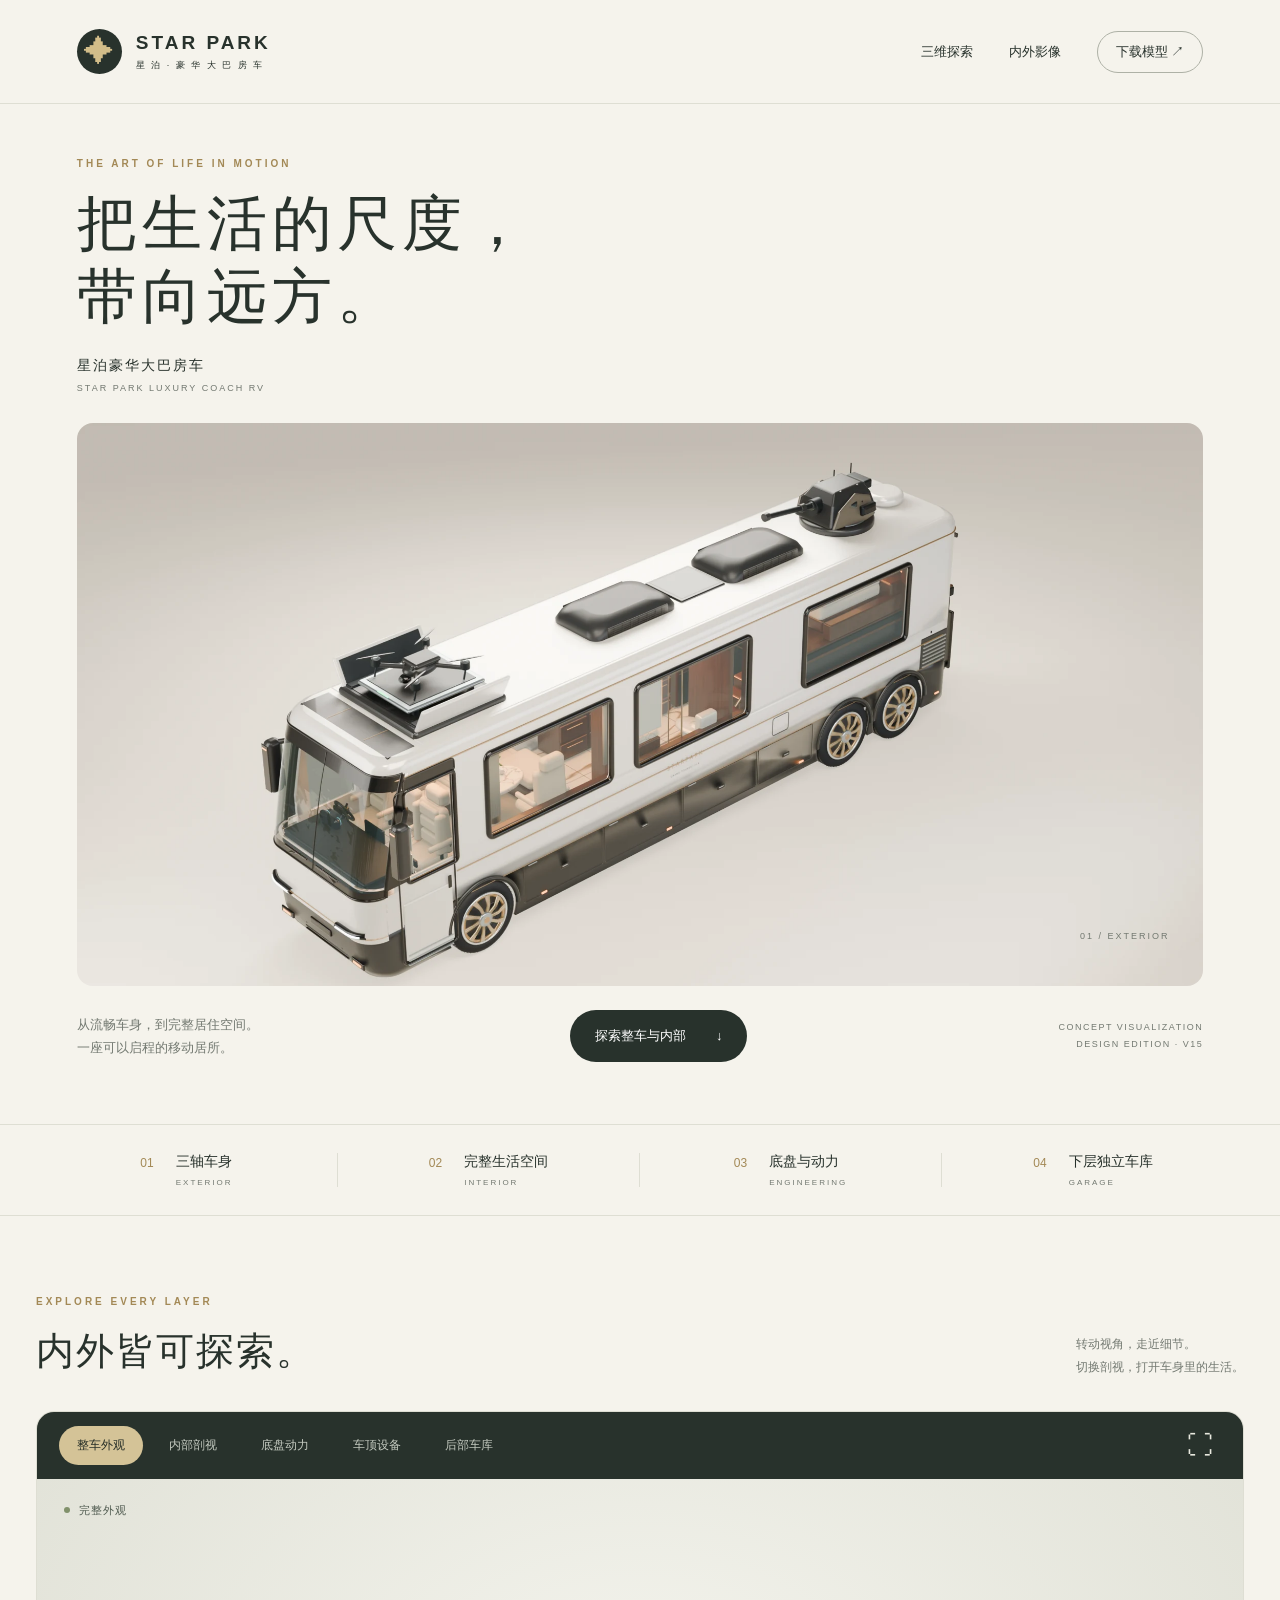
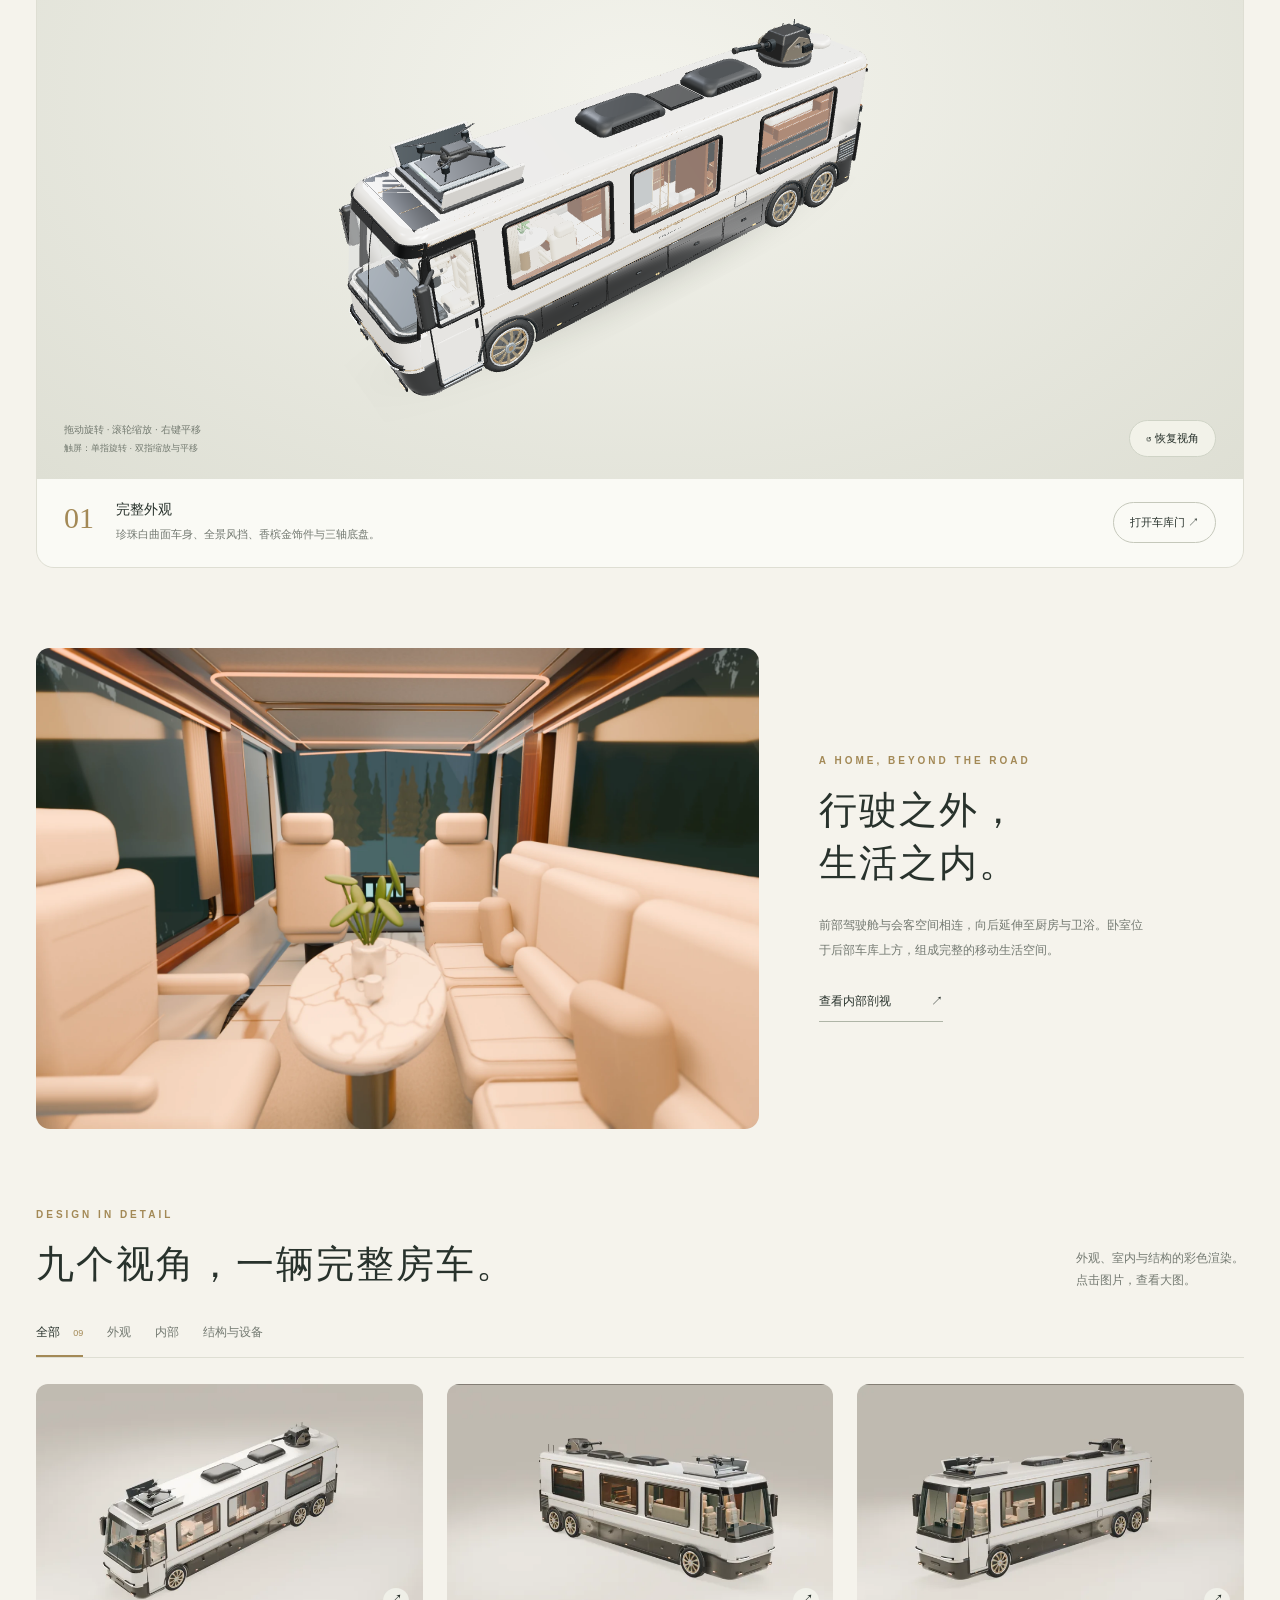
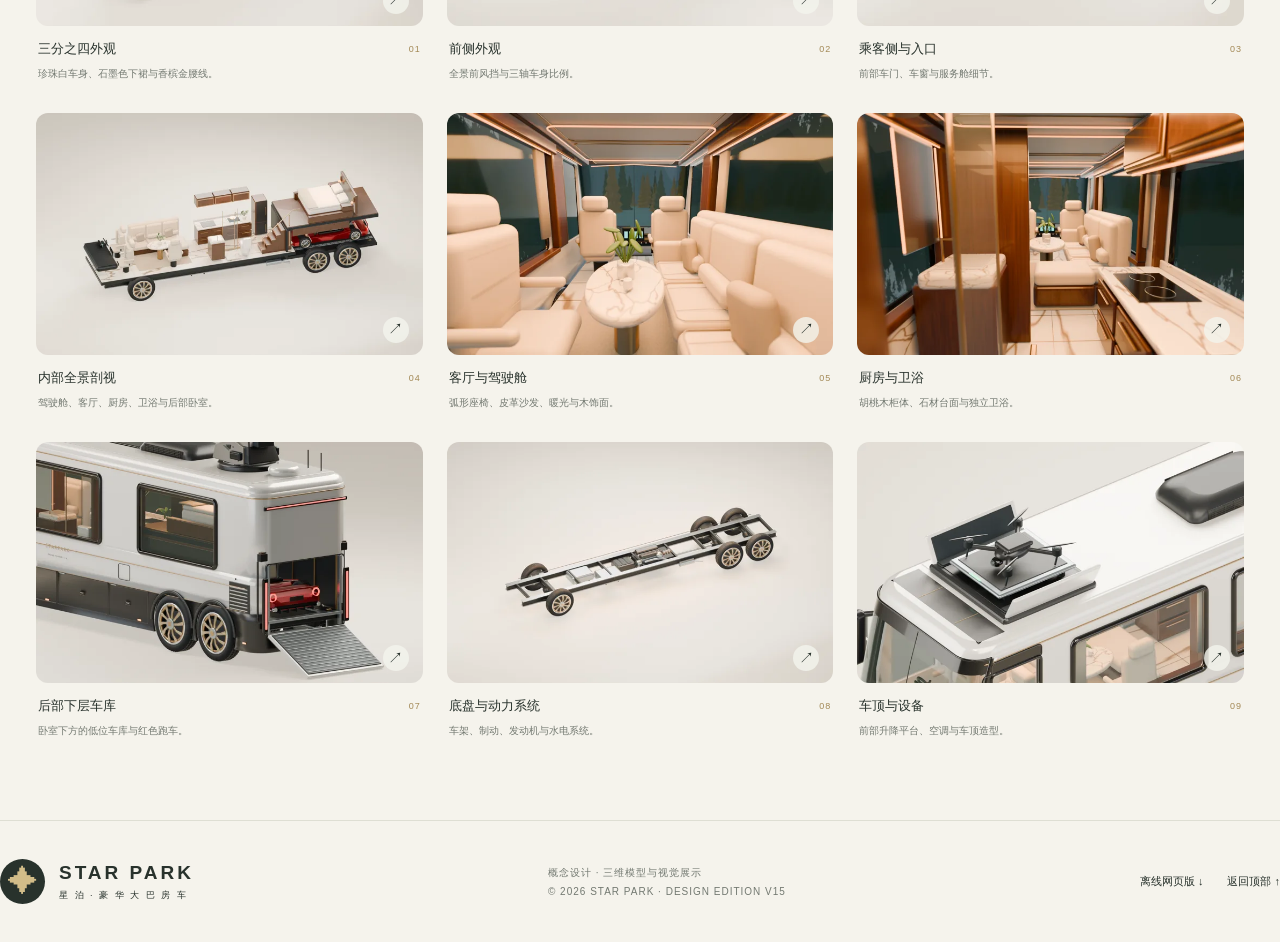
==== index.html @ 406c540c "Publish complete StarPark RV exterior and interior web viewer" ====
<!doctype html>
<html lang="zh-CN">
<head>
  <meta charset="utf-8">
  <meta name="viewport" content="width=device-width,initial-scale=1">
  <meta name="theme-color" content="#f5f3ec">
  <meta name="description" content="星泊豪华大巴房车：探索珍珠白三轴车身、完整居住空间、底盘、车顶和后部车库。可交互的三维模型与彩色渲染图。">
  <title>STAR PARK 星泊 · 豪华大巴房车</title>
  <link rel="icon" href="data:image/svg+xml,%3Csvg xmlns='http://www.w3.org/2000/svg' viewBox='0 0 64 64'%3E%3Crect width='64' height='64' rx='16' fill='%232c332d'/%3E%3Cpath d='M32 8l5 19 19 5-19 5-5 19-5-19-19-5 19-5z' fill='%23d3bb83'/%3E%3C/svg%3E">
  <link rel="stylesheet" href="style.css">
  <script type="importmap">{"imports":{"three":"./vendor/three.module.min.js"}}</script>
</head>
<body>
  <header class="header">
    <a class="brand" href="#home" aria-label="星泊首页"><span class="brand-mark">✦</span><span>STAR PARK<small>星 泊 · 豪 华 大 巴 房 车</small></span></a>
    <nav aria-label="主导航"><a href="#explore">三维探索</a><a href="#gallery">内外影像</a><a class="nav-pill" href="assets/starpark.glb" download="StarPark_Exterior_Interior.glb" id="download-model">下载模型 ↗</a></nav>
  </header>
  <main>
    <section class="hero" id="home">
      <div class="hero-heading"><p class="eyebrow">THE ART OF LIFE IN MOTION</p><h1>把生活的尺度，<br>带向远方。</h1><p class="hero-subtitle">星泊豪华大巴房车 <span>STAR PARK LUXURY COACH RV</span></p></div>
      <div class="hero-image"><img src="assets/exterior.webp" width="2200" height="1375" alt="星泊豪华大巴房车前侧三分之四彩色渲染，珍珠白车身、香槟金饰件、三轴底盘与车顶设备" fetchpriority="high"><span class="image-index">01 / EXTERIOR</span></div>
      <div class="hero-bottom"><p>从流畅车身，到完整居住空间。<br>一座可以启程的移动居所。</p><a class="primary-button" href="#explore">探索整车与内部 <span>↓</span></a><span class="edition">CONCEPT VISUALIZATION<br>DESIGN EDITION · V15</span></div>
    </section>
    <section class="intro-strip" aria-label="空间构成"><div><span>01</span><p>三轴车身<small>EXTERIOR</small></p></div><div><span>02</span><p>完整生活空间<small>INTERIOR</small></p></div><div><span>03</span><p>底盘与动力<small>ENGINEERING</small></p></div><div><span>04</span><p>下层独立车库<small>GARAGE</small></p></div></section>
    <section class="explore section" id="explore">
      <div class="section-head"><div><p class="eyebrow">EXPLORE EVERY LAYER</p><h2>内外皆可探索。</h2></div><p>转动视角，走近细节。<br>切换剖视，打开车身里的生活。</p></div>
      <div class="viewer-card">
        <div class="viewer-toolbar"><div class="mode-tabs" role="group" aria-label="模型展示模式"><button data-mode="full" class="active" aria-pressed="true">整车外观</button><button data-mode="cutaway" aria-pressed="false">内部剖视</button><button data-mode="chassis" aria-pressed="false">底盘动力</button><button data-mode="roof" aria-pressed="false">车顶设备</button><button data-mode="garage" aria-pressed="false">后部车库</button></div><button class="icon-button" id="fullscreen" aria-label="全屏查看" title="全屏查看">⛶</button></div>
        <div class="viewer-stage" id="viewer-stage"><canvas id="model-canvas" aria-label="可旋转和缩放的房车三维模型，包含完整外部和内部结构"></canvas><div class="viewer-badge"><span class="status-dot"></span><span id="view-title">完整外观</span></div><div id="model-labels" class="model-labels"></div><div class="loading" id="loading"><span class="loader-ring"></span><strong id="loading-title">准备三维探索</strong><p id="loading-copy">模型包含车身、内饰和机械结构</p><button class="primary-button" id="load-model">打开三维模型 <span>↗</span></button><div class="loading-track" hidden id="loading-track"><span id="loading-progress"></span></div></div><div class="viewer-bottom"><span>拖动旋转 · 滚轮缩放 · 右键平移<br><small>触屏：单指旋转 · 双指缩放与平移</small></span><button id="reset-view">↺ 恢复视角</button></div></div>
        <div class="tour-bar" id="tour-bar" hidden><span>内部空间</span><button data-tour="all" class="active" aria-pressed="true">全景</button><button data-tour="cockpit" aria-pressed="false">驾驶舱</button><button data-tour="lounge" aria-pressed="false">客厅</button><button data-tour="kitchen" aria-pressed="false">厨房</button><button data-tour="bathroom" aria-pressed="false">卫浴</button><button data-tour="bedroom" aria-pressed="false">卧室</button></div>
        <div class="viewer-caption"><div><span class="caption-number" id="mode-index">01</span><div><h3 id="mode-heading">完整外观</h3><p id="mode-description">珍珠白曲面车身、全景风挡、香槟金饰件与三轴底盘。</p></div></div><button id="hatch-toggle" aria-pressed="false">打开车库门 ↗</button></div>
      </div>
      <noscript><p class="notice">请启用 JavaScript 查看三维模型。下面的彩色渲染图仍可浏览。</p></noscript>
    </section>
    <section class="living section" id="living"><div class="living-image"><img src="assets/lounge.webp" width="2000" height="1250" alt="车内客厅与驾驶舱，皮革沙发、暖光、胡桃木饰面与全景前风挡" loading="lazy"></div><div class="living-copy"><p class="eyebrow">A HOME, BEYOND THE ROAD</p><h2>行驶之外，<br>生活之内。</h2><p>前部驾驶舱与会客空间相连，向后延伸至厨房与卫浴。卧室位于后部车库上方，组成完整的移动生活空间。</p><a href="#explore" id="jump-interior">查看内部剖视 <span>↗</span></a></div></section>
    <section class="gallery section" id="gallery"><div class="section-head"><div><p class="eyebrow">DESIGN IN DETAIL</p><h2>九个视角，一辆完整房车。</h2></div><p>外观、室内与结构的彩色渲染。<br>点击图片，查看大图。</p></div><div class="gallery-filters" role="group" aria-label="渲染图筛选"><button data-filter="all" class="active" aria-pressed="true">全部 <span>09</span></button><button data-filter="exterior" aria-pressed="false">外观</button><button data-filter="interior" aria-pressed="false">内部</button><button data-filter="structure" aria-pressed="false">结构与设备</button></div><div class="gallery-grid" id="gallery-grid"></div></section>
  </main>
  <footer><a class="brand" href="#home"><span class="brand-mark">✦</span><span>STAR PARK<small>星 泊 · 豪 华 大 巴 房 车</small></span></a><p>概念设计 · 三维模型与视觉展示<br>© 2026 STAR PARK · DESIGN EDITION V15</p><div class="footer-links"><a href="standalone.html" download="星泊房车_独立版.html" id="download-offline">离线网页版 ↓</a><a href="#home">返回顶部 ↑</a></div></footer>
  <dialog id="lightbox" aria-label="渲染图大图预览"><button id="close-lightbox" aria-label="关闭大图">×</button><button id="previous-image" aria-label="上一张">‹</button><figure><img id="lightbox-image" alt=""><figcaption><div><strong id="lightbox-title"></strong><p id="lightbox-description"></p></div><a id="download-image" download>保存图片 ↓</a></figcaption></figure><button id="next-image" aria-label="下一张">›</button><span id="lightbox-counter"></span></dialog>
  <script id="gallery-data" type="application/json">[{"id":"exterior","title":"三分之四外观","description":"珍珠白车身、石墨色下裙与香槟金腰线。","category":"exterior"},{"id":"reference","title":"前侧外观","description":"全景前风挡与三轴车身比例。","category":"exterior"},{"id":"entrance","title":"乘客侧与入口","description":"前部车门、车窗与服务舱细节。","category":"exterior"},{"id":"cutaway","title":"内部全景剖视","description":"驾驶舱、客厅、厨房、卫浴与后部卧室。","category":"interior"},{"id":"lounge","title":"客厅与驾驶舱","description":"弧形座椅、皮革沙发、暖光与木饰面。","category":"interior"},{"id":"kitchen","title":"厨房与卫浴","description":"胡桃木柜体、石材台面与独立卫浴。","category":"interior"},{"id":"garage","title":"后部下层车库","description":"卧室下方的低位车库与红色跑车。","category":"structure"},{"id":"chassis","title":"底盘与动力系统","description":"车架、制动、发动机与水电系统。","category":"structure"},{"id":"roof","title":"车顶与设备","description":"前部升降平台、空调与车顶造型。","category":"structure"}]</script>
  <script type="module" src="viewer.js"></script>
</body>
</html>
---- style.css ----
:root{--paper:#f5f3ec;--ink:#28322c;--muted:#737971;--gold:#a38956;--line:#deded3;--white:#fff;--radius:18px;font-family:"Segoe UI","Microsoft YaHei","PingFang SC",sans-serif;color:var(--ink);background:var(--paper);font-synthesis:none}*{box-sizing:border-box}html{scroll-behavior:smooth;scroll-padding-top:92px}body{margin:0}button,a{-webkit-tap-highlight-color:transparent}a{color:inherit;text-decoration:none}button{font:inherit;color:inherit;cursor:pointer}button:focus-visible,a:focus-visible{outline:3px solid #b49960;outline-offset:5px}button{border:0;background:none}img{display:block;width:100%;height:auto}p,h1,h2,h3{margin:0}button[hidden],div[hidden]{display:none!important}.header{display:flex;align-items:center;justify-content:space-between;height:104px;margin:auto;padding:0 6%;border-bottom:1px solid var(--line);max-width:1680px}.brand{display:flex;align-items:center;gap:14px;font-size:19px;font-weight:650;letter-spacing:3px}.brand-mark{display:grid;place-items:center;background:var(--ink);color:#d2bd89;border-radius:50%;width:45px;height:45px;font-size:30px;letter-spacing:0}.brand small{display:block;font-size:9px;font-weight:400;letter-spacing:2px;margin-top:5px}.header nav{display:flex;align-items:center;gap:36px;font-size:13px}.nav-pill{border:1px solid #aeb1a6;border-radius:30px;padding:11px 18px}.hero{max-width:1560px;padding:54px 6% 32px;margin:auto}.eyebrow{letter-spacing:3px;font-size:10px;color:var(--gold);font-weight:600;margin-bottom:18px}h1{font-family:"SimSun","Songti SC",serif;font-size:clamp(38px,4.7vw,68px);font-weight:400;letter-spacing:5px;line-height:1.22}.hero-heading{position:relative;z-index:1}.hero-subtitle{margin-top:23px;font-size:14px;letter-spacing:2px}.hero-subtitle span{display:block;margin-top:8px;font-size:9px;color:var(--muted);letter-spacing:2px}.hero-image{position:relative;margin-top:-134px;width:88%;margin-left:12%}.hero-image img{mix-blend-mode:multiply}.image-index{position:absolute;bottom:8%;right:3%;font-size:9px;color:var(--muted);letter-spacing:2px}.hero-bottom{display:flex;align-items:center;justify-content:space-between;margin-top:-24px;position:relative;gap:20px}.hero-bottom p{font-size:13px;color:var(--muted);line-height:1.8}.primary-button{display:inline-flex;align-items:center;justify-content:space-between;gap:30px;background:var(--ink);color:white;font-size:13px;padding:17px 25px;border-radius:30px;transition:background .2s}.primary-button:hover{background:#475443}.edition{font-size:9px;line-height:1.9;text-align:right;letter-spacing:1.5px;color:var(--muted)}.intro-strip{max-width:1375px;margin:30px auto 0;display:grid;grid-template-columns:repeat(4,1fr);padding:28px 36px;border-top:1px solid var(--line);border-bottom:1px solid var(--line)}.intro-strip>div{display:flex;gap:22px;justify-content:center;border-right:1px solid var(--line)}.intro-strip>div:last-child{border:0}.intro-strip>div>span{font-size:12px;color:var(--gold);padding-top:3px}.intro-strip p{font-size:14px}.intro-strip small{display:block;font-size:8px;letter-spacing:2px;color:var(--muted);margin-top:7px}.section{max-width:1375px;margin:0 auto;padding:80px 36px 0}.section-head{display:flex;align-items:flex-end;justify-content:space-between;margin-bottom:32px;gap:24px}h2{font-family:"SimSun","Songti SC",serif;font-size:clamp(28px,3vw,41px);font-weight:400;letter-spacing:2px;line-height:1.4}.section-head>p{font-size:12px;line-height:1.9;color:var(--muted)}.viewer-card{border:1px solid var(--line);border-radius:var(--radius);overflow:hidden;background:#e9e9e0}.viewer-toolbar{display:flex;justify-content:space-between;align-items:center;padding:14px 22px;background:var(--ink);color:#e8e9df;gap:12px}.mode-tabs{display:flex;gap:8px;overflow-x:auto}.mode-tabs button{white-space:nowrap;font-size:12px;padding:11px 18px;border-radius:24px;color:#c4cac0}.mode-tabs button.active{color:#252e27;background:#d4c397}.icon-button{font-size:26px;padding:0 8px}.viewer-stage{position:relative;height:600px;background:radial-gradient(ellipse at 50% 35%,#f3f3ec,#dedfd4);overflow:hidden}.viewer-stage canvas{display:block;width:100%;height:100%;touch-action:none;outline:none}.viewer-badge{position:absolute;top:24px;left:27px;display:flex;gap:9px;align-items:center;font-size:11px;letter-spacing:1px;color:#505b50;pointer-events:none}.status-dot{width:6px;height:6px;border-radius:100%;background:#81916b}.viewer-bottom{position:absolute;bottom:22px;left:27px;right:27px;display:flex;justify-content:space-between;align-items:flex-end;pointer-events:none}.viewer-bottom>span{font-size:10px;color:#747b71;line-height:1.8}.viewer-bottom small{font-size:9px}.viewer-bottom button{pointer-events:auto;background:#f7f7eecc;border:1px solid #cfd3c6;border-radius:20px;font-size:11px;padding:10px 16px}.loading{position:absolute;inset:0;z-index:5;display:flex;flex-direction:column;align-items:center;justify-content:center;background:#efefe7f2;gap:15px;text-align:center;padding:30px}.loading strong{font-size:22px;font-weight:400;letter-spacing:2px}.loading p{font-size:12px;color:var(--muted);max-width:440px;line-height:1.8}.loader-ring{display:block;width:40px;height:40px;border:1px solid #bbbfae;border-top-color:#889b68;border-radius:50%}.loading.busy .loader-ring{animation:spin 1s linear infinite}.loading-track{width:190px;height:3px;background:#d7dacd;margin-top:8px;border-radius:4px}.loading-track>span{display:block;width:0;height:100%;background:#8c9a6e;transition:width .2s}@keyframes spin{to{transform:rotate(360deg)}}.tour-bar{display:flex;align-items:center;gap:7px;border-top:1px solid #d4d6ca;padding:13px 22px;flex-wrap:wrap;background:#ebede2}.tour-bar>span{font-size:10px;color:#737d6f;margin-right:15px}.tour-bar button{font-size:11px;padding:8px 15px;border:1px solid transparent;border-radius:18px}.tour-bar button.active{border-color:#aeb7a2;background:#f8f9f0}.viewer-caption{padding:22px 27px;background:#fafaf5;display:flex;align-items:center;justify-content:space-between;gap:24px}.viewer-caption>div{display:flex;align-items:flex-start;gap:22px}.caption-number{color:var(--gold);font-family:Georgia,serif;font-size:30px;font-weight:400}.viewer-caption h3{font-size:14px;font-weight:500;margin-bottom:6px}.viewer-caption p{font-size:11px;color:var(--muted);line-height:1.8}.viewer-caption>button{white-space:nowrap;font-size:11px;border:1px solid #c5c8bb;border-radius:22px;padding:12px 16px}.viewer-caption>button[aria-pressed=true]{background:var(--ink);color:white}.model-labels{position:absolute;inset:0;pointer-events:none;overflow:hidden}.model-label{position:absolute;pointer-events:auto;transform:translate(-50%,-120%);font-size:10px;white-space:nowrap;background:#f7f8f0e8;border:1px solid #b5bdab;border-radius:20px;padding:6px 12px;box-shadow:0 3px 16px #2134240d}.model-label:after{content:"";position:absolute;bottom:-10px;left:50%;width:1px;height:9px;background:#899678}.living{display:grid;grid-template-columns:1.7fr 1fr;gap:60px;align-items:center}.living-image{border-radius:14px;overflow:hidden}.living-image img{aspect-ratio:1.5;object-fit:cover}.living-copy h2{margin-bottom:22px}.living-copy>p:not(.eyebrow){font-size:12px;line-height:2.1;color:var(--muted);margin-bottom:28px;max-width:330px}.living-copy a{display:inline-flex;gap:40px;border-bottom:1px solid #afb5a7;padding-bottom:11px;font-size:12px}.gallery-filters{display:flex;gap:24px;border-bottom:1px solid var(--line);margin-bottom:26px;overflow:auto}.gallery-filters button{position:relative;padding:0 0 16px;white-space:nowrap;font-size:12px;color:var(--muted)}.gallery-filters button.active{color:var(--ink)}.gallery-filters button.active:after{content:"";height:2px;background:var(--gold);position:absolute;bottom:0;left:0;right:0}.gallery-filters span{font-size:9px;margin-left:10px;color:var(--gold)}.gallery-grid{display:grid;grid-template-columns:repeat(3,1fr);gap:30px 24px}.gallery-card{text-align:left;padding:0}.gallery-card .image-wrap{overflow:hidden;border-radius:12px;position:relative;background:#e7e9df}.gallery-card img{aspect-ratio:1.6;object-fit:cover;transition:transform .4s}.gallery-card:hover img{transform:scale(1.035)}.gallery-card .image-wrap span{position:absolute;right:14px;bottom:12px;background:#f4f5eecc;border-radius:50%;width:26px;height:26px;display:grid;place-items:center;font-size:15px}.gallery-card .card-label{display:flex;justify-content:space-between;align-items:center;margin:14px 2px 7px;font-size:13px}.gallery-card .card-label small{font-size:9px;color:var(--gold);letter-spacing:1px}.gallery-card p{font-size:10px;color:var(--muted);line-height:1.8;margin:0 2px}.gallery-card[hidden]{display:none}footer{max-width:1303px;margin:80px auto 0;padding:38px 0;display:flex;align-items:center;justify-content:space-between;gap:30px;border-top:1px solid var(--line)}footer p{font-size:10px;line-height:1.9;color:var(--muted);letter-spacing:1px}footer>a:last-child{font-size:11px}dialog{width:100vw;max-width:100vw;height:100dvh;max-height:100dvh;border:0;padding:0;background:#20251fec;color:#f8f8ee;overflow:hidden}dialog::backdrop{background:#20251f}dialog[open]{display:flex;align-items:center;justify-content:center}dialog figure{margin:0;width:min(87vw,1500px)}dialog figure img{width:100%;height:calc(100dvh - 160px);object-fit:contain}dialog figcaption{display:flex;justify-content:space-between;padding-top:10px;gap:20px;font-size:12px}dialog figcaption strong{font-size:16px;font-weight:400}dialog figcaption p{font-size:11px;color:#bac3b2;margin-top:8px}dialog figcaption a{align-self:flex-end;font-size:12px}#close-lightbox{position:absolute;right:30px;top:12px;font-size:38px;color:white;z-index:2}#previous-image,#next-image{position:absolute;top:45%;font-size:46px;font-weight:200;color:#e0e6d8}#previous-image{left:18px}#next-image{right:18px}#lightbox-counter{position:absolute;bottom:17px;font-size:10px;color:#b8c0af;letter-spacing:3px}.notice{font-size:12px;padding:18px;color:#6d745d}.viewer-card:fullscreen{display:flex;flex-direction:column;background:#e9e9e0;border-radius:0}.viewer-card:fullscreen .viewer-stage{flex:1;height:auto;min-height:0}.viewer-card:fullscreen .viewer-caption{padding:14px 27px}@media(min-width:1600px){.hero-image{margin-top:-150px}}@media(max-width:1000px){.header{height:90px;padding:0 5%}.header nav{gap:20px}.hero{padding:42px 5% 25px}.hero-image{margin-top:-88px;width:95%;margin-left:5%}.hero-bottom{margin-top:0}.edition{display:none}.intro-strip{margin:25px 5% 0;padding:24px 10px}.intro-strip>div{gap:12px}.section{padding:65px 5% 0}.viewer-stage{height:510px}.living{gap:35px;grid-template-columns:1.35fr 1fr}.mode-tabs button{padding:10px 12px}.gallery-grid{gap:26px 16px}footer{margin:65px 5% 0}.brand{font-size:17px;letter-spacing:2px}}
@media(max-width:650px){html{scroll-padding-top:25px}.header{height:80px}.brand{font-size:14px;gap:9px}.brand-mark{width:34px;height:34px;font-size:25px}.brand small{font-size:7px;letter-spacing:1px}.header nav{gap:14px;font-size:10px}.header nav .nav-pill{display:none}.hero{padding-top:35px}.eyebrow{font-size:8px;letter-spacing:2px;margin-bottom:14px}h1{font-size:39px;letter-spacing:3px}.hero-subtitle{font-size:12px;margin-top:17px}.hero-subtitle span{font-size:8px}.hero-image{margin-top:12px;width:112%;margin-left:-6%}.image-index{right:8%;bottom:5%;font-size:8px}.hero-bottom{align-items:center;gap:12px}.hero-bottom p{font-size:10px;line-height:1.9}.primary-button{padding:13px 17px;font-size:11px;gap:15px}.intro-strip{grid-template-columns:repeat(2,1fr);gap:22px;padding:24px 4px}.intro-strip>div{justify-content:flex-start;padding-left:12px;gap:13px}.intro-strip>div:nth-child(2){border:0}.intro-strip p{font-size:12px}.intro-strip small{font-size:7px}.section{padding-top:48px}.section-head{align-items:flex-start;margin-bottom:23px;gap:15px}.section-head>p{font-size:10px;max-width:140px;line-height:1.8}h2{font-size:27px;letter-spacing:1px}.viewer-toolbar{padding:12px 9px;gap:2px}.mode-tabs{gap:1px}.mode-tabs button{font-size:10px;padding:8px 10px}.icon-button{padding:0 4px;font-size:22px}.viewer-stage{height:410px}.viewer-badge{left:15px;top:17px;font-size:10px}.viewer-bottom{bottom:15px;left:15px;right:15px}.viewer-bottom>span{font-size:8px;line-height:1.8}.viewer-bottom small{font-size:7px}.viewer-bottom button{padding:8px 11px;font-size:9px}.tour-bar{padding:10px 12px;gap:2px}.tour-bar>span{margin-right:5px;font-size:9px}.tour-bar button{font-size:9px;padding:6px 10px}.viewer-caption{padding:18px 15px;gap:12px}.viewer-caption>div{gap:12px}.caption-number{font-size:24px}.viewer-caption h3{font-size:12px}.viewer-caption p{font-size:9px;line-height:1.8}.viewer-caption>button{font-size:9px;padding:9px 11px}.living{display:flex;flex-direction:column;gap:27px;align-items:stretch}.living-image img{aspect-ratio:1.6}.living-copy h2 br{display:none}.living-copy h2{margin-bottom:14px}.living-copy>p:not(.eyebrow){max-width:100%;font-size:11px;margin-bottom:20px}.living-copy a{font-size:11px;gap:25px}.gallery .section-head{display:block}.gallery .section-head>p{margin-top:12px;max-width:none}.gallery .section-head>p br{display:none}.gallery-filters{gap:22px}.gallery-filters button{font-size:11px}.gallery-grid{grid-template-columns:repeat(2,1fr);gap:24px 12px}.gallery-card .card-label{font-size:11px;gap:4px}.gallery-card .card-label small{font-size:8px}.gallery-card p{font-size:9px}.gallery-card .image-wrap{border-radius:8px}.gallery-card .image-wrap span{width:22px;height:22px;font-size:12px;right:9px;bottom:9px}footer{flex-wrap:wrap;margin-top:45px;padding:26px 0;gap:20px}footer p{order:3;width:100%;font-size:8px}footer>a:last-child{font-size:10px}dialog figure{width:90vw}dialog figure img{height:calc(100dvh - 220px)}dialog figcaption{flex-direction:column;gap:16px}dialog figcaption a{align-self:flex-start}dialog figcaption strong{font-size:14px}dialog figcaption p{font-size:10px}#previous-image,#next-image{top:42%;font-size:33px;background:#20251faa;border-radius:50%;width:30px}#previous-image{left:3px}#next-image{right:3px}#close-lightbox{right:15px}.model-label{font-size:8px;padding:5px 8px}}
@media(prefers-reduced-motion:reduce){html{scroll-behavior:auto}*{transition:none!important;animation:none!important}}
/* The rendered hero is a framed photograph, kept clear of the heading. */
.hero-image{margin-top:30px;width:100%;margin-left:0;border-radius:16px;overflow:hidden}
.hero-image img{aspect-ratio:2;object-fit:cover;mix-blend-mode:normal}
.hero-bottom{margin-top:24px}
@media(max-width:650px){.hero-image{margin-top:24px;width:100%;margin-left:0;border-radius:12px}.hero-image img{aspect-ratio:1.6}.hero-bottom{margin-top:20px}}
.footer-links{display:flex;align-items:center;gap:24px;font-size:11px}.footer-links a[hidden]{display:none}@media(max-width:650px){.footer-links{gap:16px;font-size:10px}}
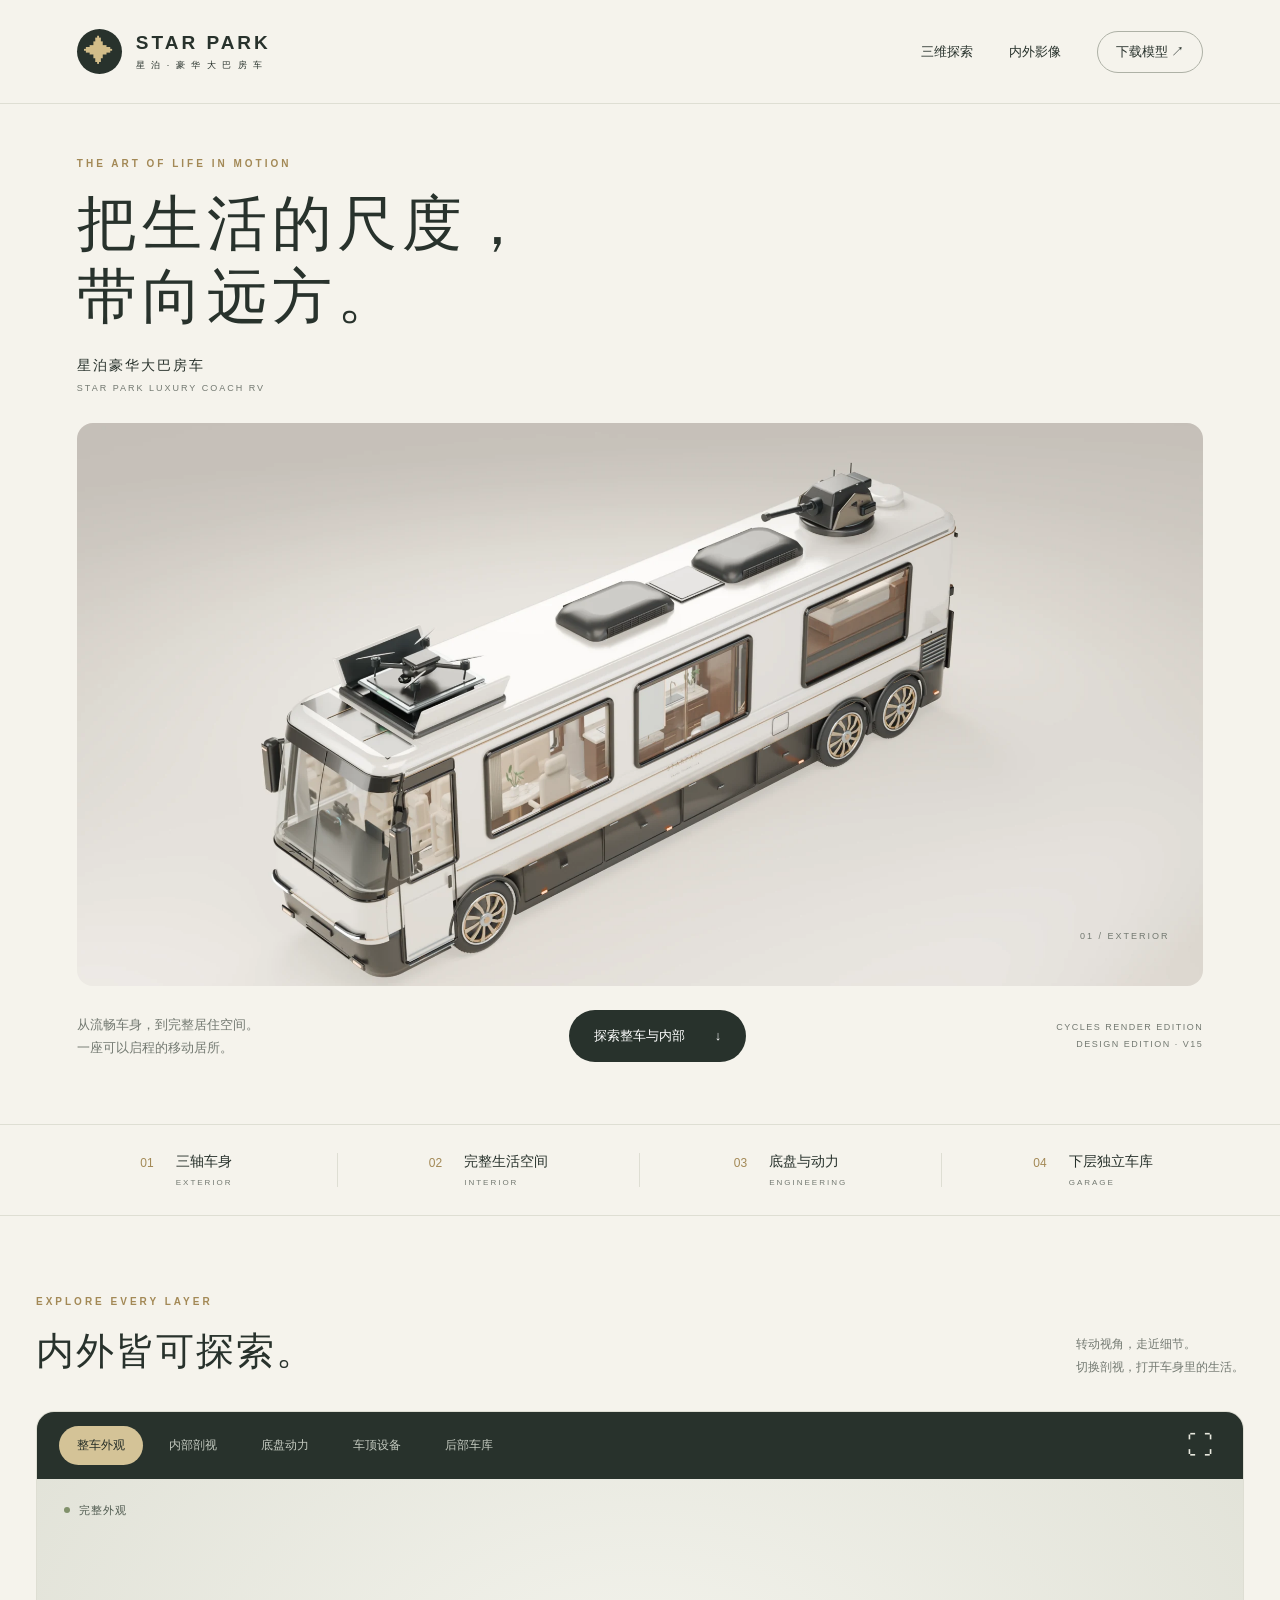
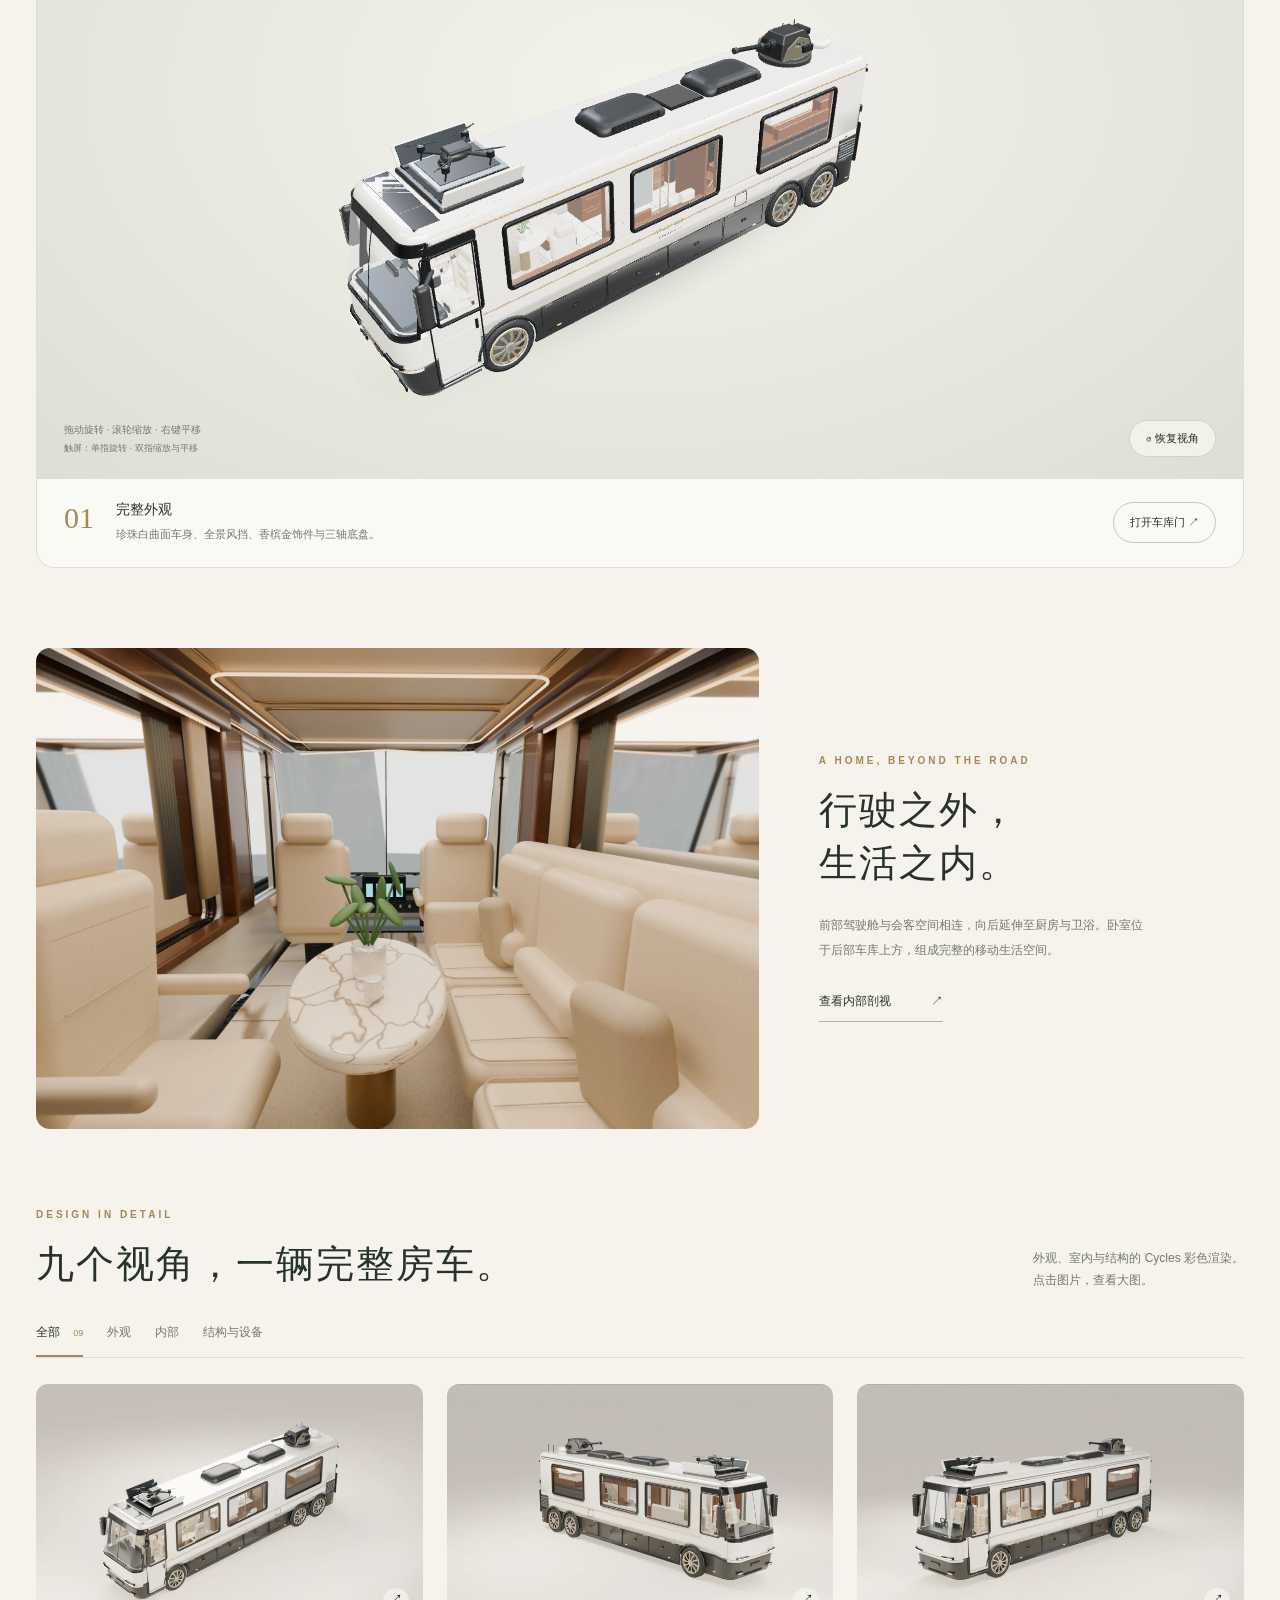
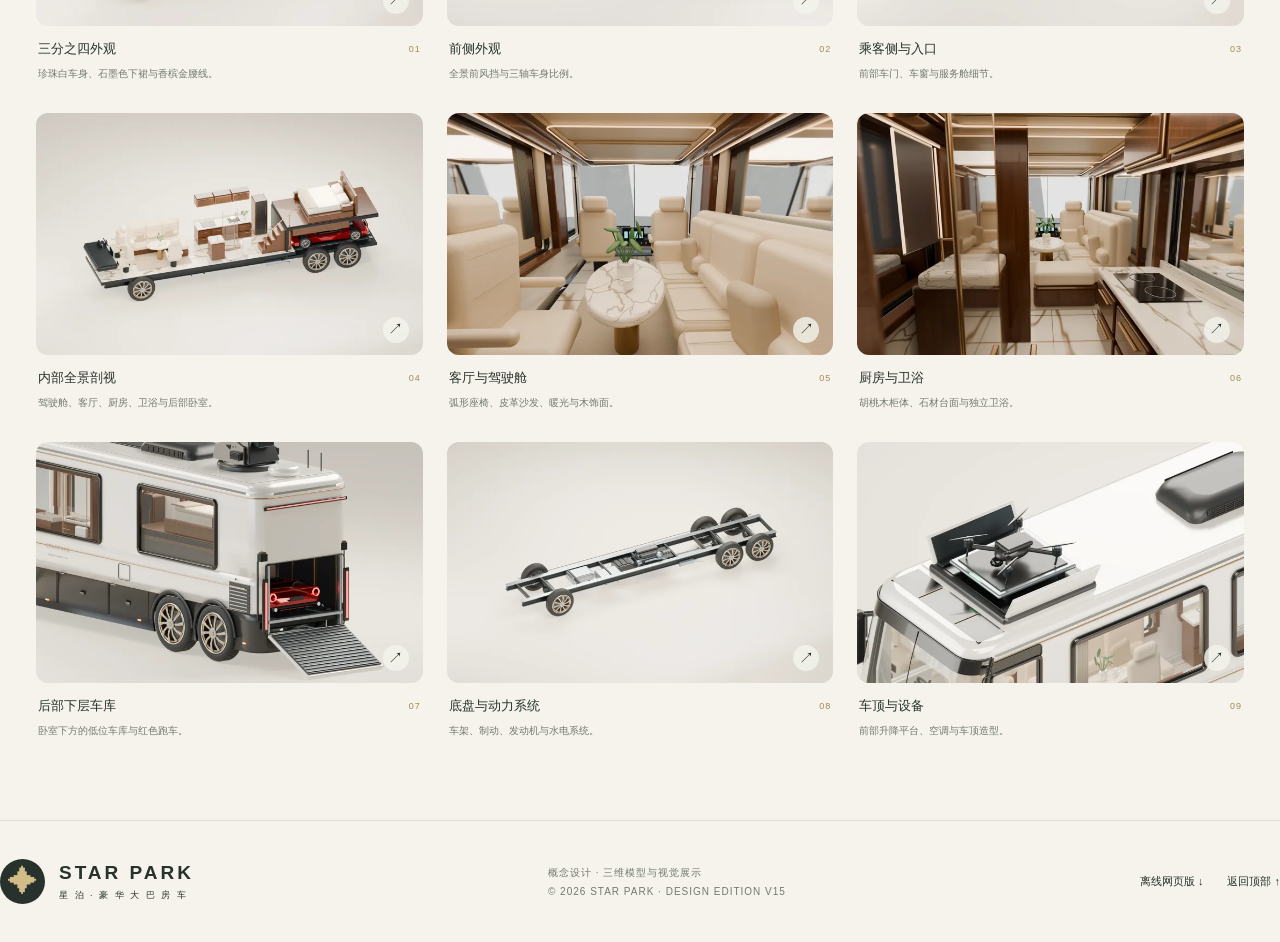
==== commit 8b603b6d: "Update gallery with full Cycles exterior and interior renders" ====
--- a/index.html
+++ b/index.html
@@ -10,7 +10,7 @@
   <link rel="stylesheet" href="style.css">
   <script type="importmap">{"imports":{"three":"./vendor/three.module.min.js"}}</script>
 </head>
-<body>
+<body data-render-edition="cycles-01">
   <header class="header">
     <a class="brand" href="#home" aria-label="星泊首页"><span class="brand-mark">✦</span><span>STAR PARK<small>星 泊 · 豪 华 大 巴 房 车</small></span></a>
     <nav aria-label="主导航"><a href="#explore">三维探索</a><a href="#gallery">内外影像</a><a class="nav-pill" href="assets/starpark.glb" download="StarPark_Exterior_Interior.glb" id="download-model">下载模型 ↗</a></nav>
@@ -18,8 +18,8 @@
   <main>
     <section class="hero" id="home">
       <div class="hero-heading"><p class="eyebrow">THE ART OF LIFE IN MOTION</p><h1>把生活的尺度，<br>带向远方。</h1><p class="hero-subtitle">星泊豪华大巴房车 <span>STAR PARK LUXURY COACH RV</span></p></div>
-      <div class="hero-image"><img src="assets/exterior.webp" width="2200" height="1375" alt="星泊豪华大巴房车前侧三分之四彩色渲染，珍珠白车身、香槟金饰件、三轴底盘与车顶设备" fetchpriority="high"><span class="image-index">01 / EXTERIOR</span></div>
-      <div class="hero-bottom"><p>从流畅车身，到完整居住空间。<br>一座可以启程的移动居所。</p><a class="primary-button" href="#explore">探索整车与内部 <span>↓</span></a><span class="edition">CONCEPT VISUALIZATION<br>DESIGN EDITION · V15</span></div>
+      <div class="hero-image"><img src="assets/exterior.webp?v=cycles-01" width="2200" height="1375" alt="星泊豪华大巴房车前侧三分之四彩色渲染，珍珠白车身、香槟金饰件、三轴底盘与车顶设备" fetchpriority="high"><span class="image-index">01 / EXTERIOR</span></div>
+      <div class="hero-bottom"><p>从流畅车身，到完整居住空间。<br>一座可以启程的移动居所。</p><a class="primary-button" href="#explore">探索整车与内部 <span>↓</span></a><span class="edition">CYCLES RENDER EDITION<br>DESIGN EDITION · V15</span></div>
     </section>
     <section class="intro-strip" aria-label="空间构成"><div><span>01</span><p>三轴车身<small>EXTERIOR</small></p></div><div><span>02</span><p>完整生活空间<small>INTERIOR</small></p></div><div><span>03</span><p>底盘与动力<small>ENGINEERING</small></p></div><div><span>04</span><p>下层独立车库<small>GARAGE</small></p></div></section>
     <section class="explore section" id="explore">
@@ -32,12 +32,12 @@
       </div>
       <noscript><p class="notice">请启用 JavaScript 查看三维模型。下面的彩色渲染图仍可浏览。</p></noscript>
     </section>
-    <section class="living section" id="living"><div class="living-image"><img src="assets/lounge.webp" width="2000" height="1250" alt="车内客厅与驾驶舱，皮革沙发、暖光、胡桃木饰面与全景前风挡" loading="lazy"></div><div class="living-copy"><p class="eyebrow">A HOME, BEYOND THE ROAD</p><h2>行驶之外，<br>生活之内。</h2><p>前部驾驶舱与会客空间相连，向后延伸至厨房与卫浴。卧室位于后部车库上方，组成完整的移动生活空间。</p><a href="#explore" id="jump-interior">查看内部剖视 <span>↗</span></a></div></section>
-    <section class="gallery section" id="gallery"><div class="section-head"><div><p class="eyebrow">DESIGN IN DETAIL</p><h2>九个视角，一辆完整房车。</h2></div><p>外观、室内与结构的彩色渲染。<br>点击图片，查看大图。</p></div><div class="gallery-filters" role="group" aria-label="渲染图筛选"><button data-filter="all" class="active" aria-pressed="true">全部 <span>09</span></button><button data-filter="exterior" aria-pressed="false">外观</button><button data-filter="interior" aria-pressed="false">内部</button><button data-filter="structure" aria-pressed="false">结构与设备</button></div><div class="gallery-grid" id="gallery-grid"></div></section>
+    <section class="living section" id="living"><div class="living-image"><img src="assets/lounge.webp?v=cycles-01" width="2000" height="1250" alt="车内客厅与驾驶舱，皮革沙发、暖光、胡桃木饰面与全景前风挡" loading="lazy"></div><div class="living-copy"><p class="eyebrow">A HOME, BEYOND THE ROAD</p><h2>行驶之外，<br>生活之内。</h2><p>前部驾驶舱与会客空间相连，向后延伸至厨房与卫浴。卧室位于后部车库上方，组成完整的移动生活空间。</p><a href="#explore" id="jump-interior">查看内部剖视 <span>↗</span></a></div></section>
+    <section class="gallery section" id="gallery"><div class="section-head"><div><p class="eyebrow">DESIGN IN DETAIL</p><h2>九个视角，一辆完整房车。</h2></div><p>外观、室内与结构的 Cycles 彩色渲染。<br>点击图片，查看大图。</p></div><div class="gallery-filters" role="group" aria-label="渲染图筛选"><button data-filter="all" class="active" aria-pressed="true">全部 <span>09</span></button><button data-filter="exterior" aria-pressed="false">外观</button><button data-filter="interior" aria-pressed="false">内部</button><button data-filter="structure" aria-pressed="false">结构与设备</button></div><div class="gallery-grid" id="gallery-grid"></div></section>
   </main>
   <footer><a class="brand" href="#home"><span class="brand-mark">✦</span><span>STAR PARK<small>星 泊 · 豪 华 大 巴 房 车</small></span></a><p>概念设计 · 三维模型与视觉展示<br>© 2026 STAR PARK · DESIGN EDITION V15</p><div class="footer-links"><a href="standalone.html" download="星泊房车_独立版.html" id="download-offline">离线网页版 ↓</a><a href="#home">返回顶部 ↑</a></div></footer>
   <dialog id="lightbox" aria-label="渲染图大图预览"><button id="close-lightbox" aria-label="关闭大图">×</button><button id="previous-image" aria-label="上一张">‹</button><figure><img id="lightbox-image" alt=""><figcaption><div><strong id="lightbox-title"></strong><p id="lightbox-description"></p></div><a id="download-image" download>保存图片 ↓</a></figcaption></figure><button id="next-image" aria-label="下一张">›</button><span id="lightbox-counter"></span></dialog>
   <script id="gallery-data" type="application/json">[{"id":"exterior","title":"三分之四外观","description":"珍珠白车身、石墨色下裙与香槟金腰线。","category":"exterior"},{"id":"reference","title":"前侧外观","description":"全景前风挡与三轴车身比例。","category":"exterior"},{"id":"entrance","title":"乘客侧与入口","description":"前部车门、车窗与服务舱细节。","category":"exterior"},{"id":"cutaway","title":"内部全景剖视","description":"驾驶舱、客厅、厨房、卫浴与后部卧室。","category":"interior"},{"id":"lounge","title":"客厅与驾驶舱","description":"弧形座椅、皮革沙发、暖光与木饰面。","category":"interior"},{"id":"kitchen","title":"厨房与卫浴","description":"胡桃木柜体、石材台面与独立卫浴。","category":"interior"},{"id":"garage","title":"后部下层车库","description":"卧室下方的低位车库与红色跑车。","category":"structure"},{"id":"chassis","title":"底盘与动力系统","description":"车架、制动、发动机与水电系统。","category":"structure"},{"id":"roof","title":"车顶与设备","description":"前部升降平台、空调与车顶造型。","category":"structure"}]</script>
-  <script type="module" src="viewer.js"></script>
+  <script type="module" src="viewer.js?v=cycles-01"></script>
 </body>
 </html>
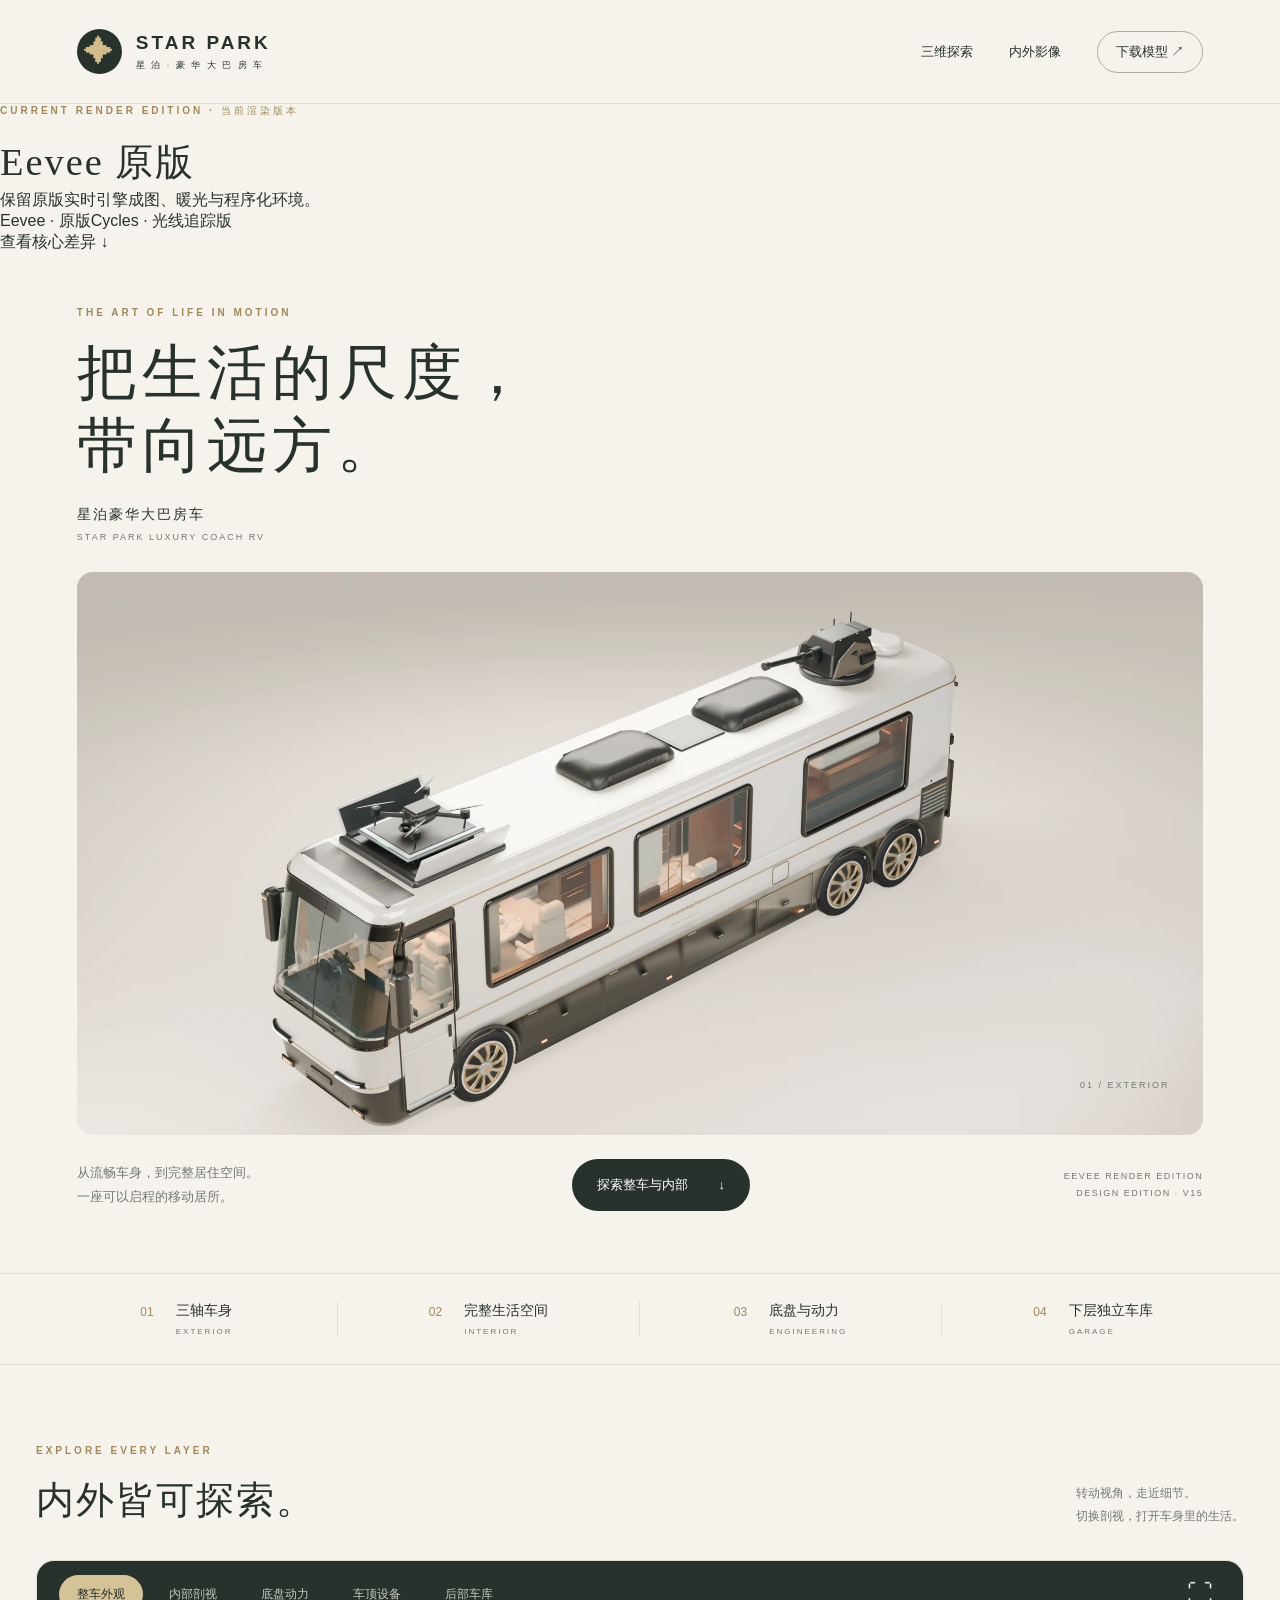
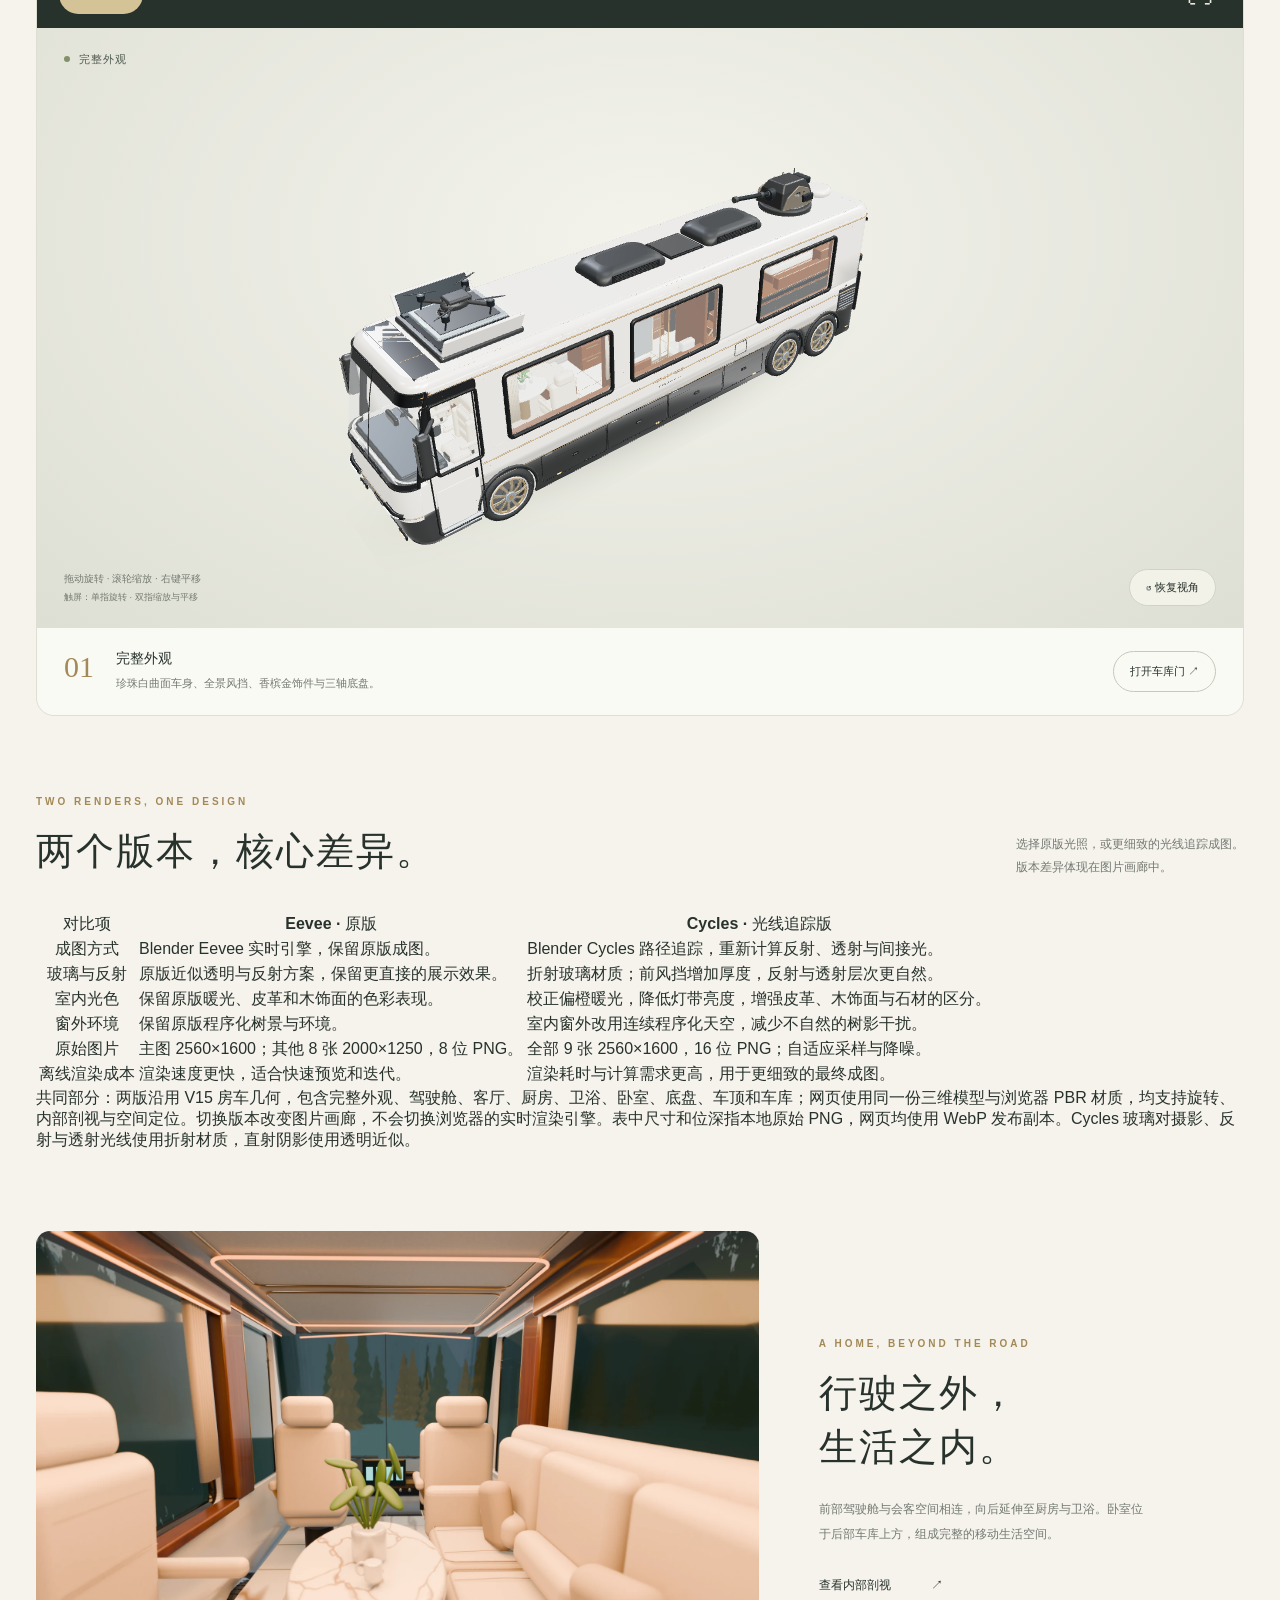
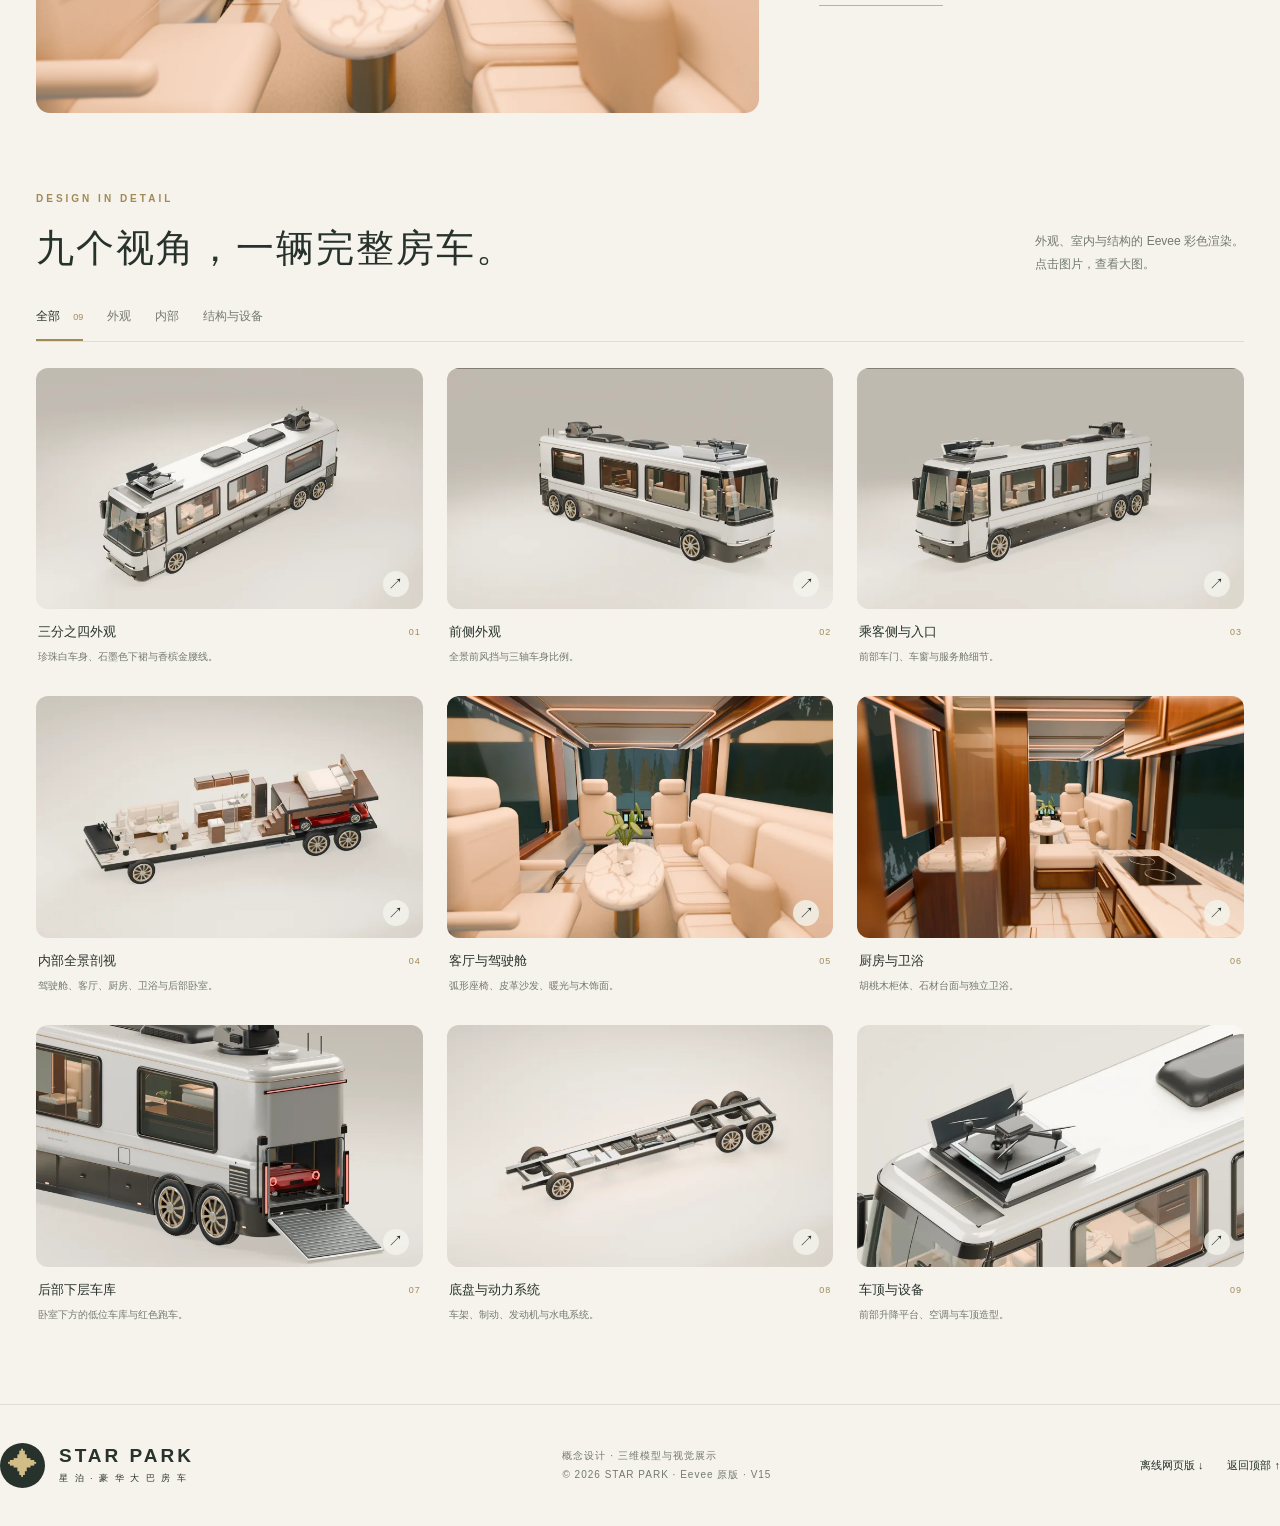
==== commit 349b52cc: "Keep Eevee at site root and publish Cycles with linked edition comparison" ====
--- a/index.html
+++ b/index.html
@@ -5,21 +5,25 @@
   <meta name="viewport" content="width=device-width,initial-scale=1">
   <meta name="theme-color" content="#f5f3ec">
   <meta name="description" content="星泊豪华大巴房车：探索珍珠白三轴车身、完整居住空间、底盘、车顶和后部车库。可交互的三维模型与彩色渲染图。">
-  <title>STAR PARK 星泊 · 豪华大巴房车</title>
+  <title>STAR PARK 星泊 · Eevee 原版</title>
   <link rel="icon" href="data:image/svg+xml,%3Csvg xmlns='http://www.w3.org/2000/svg' viewBox='0 0 64 64'%3E%3Crect width='64' height='64' rx='16' fill='%232c332d'/%3E%3Cpath d='M32 8l5 19 19 5-19 5-5 19-5-19-19-5 19-5z' fill='%23d3bb83'/%3E%3C/svg%3E">
-  <link rel="stylesheet" href="style.css">
+  <link rel="stylesheet" href="style.css?v=eevee-v15-dual-01">
   <script type="importmap">{"imports":{"three":"./vendor/three.module.min.js"}}</script>
 </head>
-<body data-render-edition="cycles-01">
+<body data-render-edition="eevee-v15" data-site-layout="dual-01">
   <header class="header">
     <a class="brand" href="#home" aria-label="星泊首页"><span class="brand-mark">✦</span><span>STAR PARK<small>星 泊 · 豪 华 大 巴 房 车</small></span></a>
     <nav aria-label="主导航"><a href="#explore">三维探索</a><a href="#gallery">内外影像</a><a class="nav-pill" href="assets/starpark.glb" download="StarPark_Exterior_Interior.glb" id="download-model">下载模型 ↗</a></nav>
   </header>
+<section class="edition-banner" aria-label="当前渲染版本与版本切换">
+      <div><p class="eyebrow">CURRENT RENDER EDITION · 当前渲染版本</p><h2>Eevee 原版</h2><p>保留原版实时引擎成图、暖光与程序化环境。</p></div>
+      <div class="edition-navigation"><nav class="edition-tabs" aria-label="切换渲染版本"><a href="./" data-edition-link="eevee" aria-current="page">Eevee · 原版</a><a href="Cycles/" data-edition-link="cycles">Cycles · 光线追踪版</a></nav><a class="edition-differences-link" href="#version-differences">查看核心差异 ↓</a></div>
+    </section>
   <main>
     <section class="hero" id="home">
       <div class="hero-heading"><p class="eyebrow">THE ART OF LIFE IN MOTION</p><h1>把生活的尺度，<br>带向远方。</h1><p class="hero-subtitle">星泊豪华大巴房车 <span>STAR PARK LUXURY COACH RV</span></p></div>
-      <div class="hero-image"><img src="assets/exterior.webp?v=cycles-01" width="2200" height="1375" alt="星泊豪华大巴房车前侧三分之四彩色渲染，珍珠白车身、香槟金饰件、三轴底盘与车顶设备" fetchpriority="high"><span class="image-index">01 / EXTERIOR</span></div>
-      <div class="hero-bottom"><p>从流畅车身，到完整居住空间。<br>一座可以启程的移动居所。</p><a class="primary-button" href="#explore">探索整车与内部 <span>↓</span></a><span class="edition">CYCLES RENDER EDITION<br>DESIGN EDITION · V15</span></div>
+      <div class="hero-image"><img src="assets/exterior.webp?v=eevee-v15-dual-01" width="2200" height="1375" alt="星泊豪华大巴房车前侧三分之四彩色渲染，珍珠白车身、香槟金饰件、三轴底盘与车顶设备" fetchpriority="high"><span class="image-index">01 / EXTERIOR</span></div>
+      <div class="hero-bottom"><p>从流畅车身，到完整居住空间。<br>一座可以启程的移动居所。</p><a class="primary-button" href="#explore">探索整车与内部 <span>↓</span></a><span class="edition">EEVEE RENDER EDITION<br>DESIGN EDITION · V15</span></div>
     </section>
     <section class="intro-strip" aria-label="空间构成"><div><span>01</span><p>三轴车身<small>EXTERIOR</small></p></div><div><span>02</span><p>完整生活空间<small>INTERIOR</small></p></div><div><span>03</span><p>底盘与动力<small>ENGINEERING</small></p></div><div><span>04</span><p>下层独立车库<small>GARAGE</small></p></div></section>
     <section class="explore section" id="explore">
@@ -32,12 +36,17 @@
       </div>
       <noscript><p class="notice">请启用 JavaScript 查看三维模型。下面的彩色渲染图仍可浏览。</p></noscript>
     </section>
-    <section class="living section" id="living"><div class="living-image"><img src="assets/lounge.webp?v=cycles-01" width="2000" height="1250" alt="车内客厅与驾驶舱，皮革沙发、暖光、胡桃木饰面与全景前风挡" loading="lazy"></div><div class="living-copy"><p class="eyebrow">A HOME, BEYOND THE ROAD</p><h2>行驶之外，<br>生活之内。</h2><p>前部驾驶舱与会客空间相连，向后延伸至厨房与卫浴。卧室位于后部车库上方，组成完整的移动生活空间。</p><a href="#explore" id="jump-interior">查看内部剖视 <span>↗</span></a></div></section>
-    <section class="gallery section" id="gallery"><div class="section-head"><div><p class="eyebrow">DESIGN IN DETAIL</p><h2>九个视角，一辆完整房车。</h2></div><p>外观、室内与结构的 Cycles 彩色渲染。<br>点击图片，查看大图。</p></div><div class="gallery-filters" role="group" aria-label="渲染图筛选"><button data-filter="all" class="active" aria-pressed="true">全部 <span>09</span></button><button data-filter="exterior" aria-pressed="false">外观</button><button data-filter="interior" aria-pressed="false">内部</button><button data-filter="structure" aria-pressed="false">结构与设备</button></div><div class="gallery-grid" id="gallery-grid"></div></section>
+<section class="edition-comparison section" id="version-differences" aria-labelledby="differences-heading">
+      <div class="section-head"><div><p class="eyebrow">TWO RENDERS, ONE DESIGN</p><h2 id="differences-heading">两个版本，核心差异。</h2></div><p>选择原版光照，或更细致的光线追踪成图。<br>版本差异体现在图片画廊中。</p></div>
+      <div class="comparison-table-wrap"><table class="comparison-table" aria-label="Eevee与Cycles版本核心差异"><thead><tr><th scope="col">对比项</th><th scope="col" data-current="true">Eevee · 原版</th><th scope="col" data-current="false">Cycles · 光线追踪版</th></tr></thead><tbody><tr><th scope="row">成图方式</th><td data-current="true">Blender Eevee 实时引擎，保留原版成图。</td><td data-current="false">Blender Cycles 路径追踪，重新计算反射、透射与间接光。</td></tr><tr><th scope="row">玻璃与反射</th><td data-current="true">原版近似透明与反射方案，保留更直接的展示效果。</td><td data-current="false">折射玻璃材质；前风挡增加厚度，反射与透射层次更自然。</td></tr><tr><th scope="row">室内光色</th><td data-current="true">保留原版暖光、皮革和木饰面的色彩表现。</td><td data-current="false">校正偏橙暖光，降低灯带亮度，增强皮革、木饰面与石材的区分。</td></tr><tr><th scope="row">窗外环境</th><td data-current="true">保留原版程序化树景与环境。</td><td data-current="false">室内窗外改用连续程序化天空，减少不自然的树影干扰。</td></tr><tr><th scope="row">原始图片</th><td data-current="true">主图 2560×1600；其他 8 张 2000×1250，8 位 PNG。</td><td data-current="false">全部 9 张 2560×1600，16 位 PNG；自适应采样与降噪。</td></tr><tr><th scope="row">离线渲染成本</th><td data-current="true">渲染速度更快，适合快速预览和迭代。</td><td data-current="false">渲染耗时与计算需求更高，用于更细致的最终成图。</td></tr></tbody></table></div>
+      <p class="comparison-note">共同部分：两版沿用 V15 房车几何，包含完整外观、驾驶舱、客厅、厨房、卫浴、卧室、底盘、车顶和车库；网页使用同一份三维模型与浏览器 PBR 材质，均支持旋转、内部剖视与空间定位。切换版本改变图片画廊，不会切换浏览器的实时渲染引擎。表中尺寸和位深指本地原始 PNG，网页均使用 WebP 发布副本。Cycles 玻璃对摄影、反射与透射光线使用折射材质，直射阴影使用透明近似。</p>
+    </section>
+    <section class="living section" id="living"><div class="living-image"><img src="assets/lounge.webp?v=eevee-v15-dual-01" width="2000" height="1250" alt="车内客厅与驾驶舱，皮革沙发、暖光、胡桃木饰面与全景前风挡" loading="lazy"></div><div class="living-copy"><p class="eyebrow">A HOME, BEYOND THE ROAD</p><h2>行驶之外，<br>生活之内。</h2><p>前部驾驶舱与会客空间相连，向后延伸至厨房与卫浴。卧室位于后部车库上方，组成完整的移动生活空间。</p><a href="#explore" id="jump-interior">查看内部剖视 <span>↗</span></a></div></section>
+    <section class="gallery section" id="gallery"><div class="section-head"><div><p class="eyebrow">DESIGN IN DETAIL</p><h2>九个视角，一辆完整房车。</h2></div><p>外观、室内与结构的 Eevee 彩色渲染。<br>点击图片，查看大图。</p></div><div class="gallery-filters" role="group" aria-label="渲染图筛选"><button data-filter="all" class="active" aria-pressed="true">全部 <span>09</span></button><button data-filter="exterior" aria-pressed="false">外观</button><button data-filter="interior" aria-pressed="false">内部</button><button data-filter="structure" aria-pressed="false">结构与设备</button></div><div class="gallery-grid" id="gallery-grid"></div></section>
   </main>
-  <footer><a class="brand" href="#home"><span class="brand-mark">✦</span><span>STAR PARK<small>星 泊 · 豪 华 大 巴 房 车</small></span></a><p>概念设计 · 三维模型与视觉展示<br>© 2026 STAR PARK · DESIGN EDITION V15</p><div class="footer-links"><a href="standalone.html" download="星泊房车_独立版.html" id="download-offline">离线网页版 ↓</a><a href="#home">返回顶部 ↑</a></div></footer>
+  <footer><a class="brand" href="#home"><span class="brand-mark">✦</span><span>STAR PARK<small>星 泊 · 豪 华 大 巴 房 车</small></span></a><p>概念设计 · 三维模型与视觉展示<br>© 2026 STAR PARK · Eevee 原版 · V15</p><div class="footer-links"><a href="standalone.html" download="星泊房车_Eevee_独立版.html" id="download-offline">离线网页版 ↓</a><a href="#home">返回顶部 ↑</a></div></footer>
   <dialog id="lightbox" aria-label="渲染图大图预览"><button id="close-lightbox" aria-label="关闭大图">×</button><button id="previous-image" aria-label="上一张">‹</button><figure><img id="lightbox-image" alt=""><figcaption><div><strong id="lightbox-title"></strong><p id="lightbox-description"></p></div><a id="download-image" download>保存图片 ↓</a></figcaption></figure><button id="next-image" aria-label="下一张">›</button><span id="lightbox-counter"></span></dialog>
   <script id="gallery-data" type="application/json">[{"id":"exterior","title":"三分之四外观","description":"珍珠白车身、石墨色下裙与香槟金腰线。","category":"exterior"},{"id":"reference","title":"前侧外观","description":"全景前风挡与三轴车身比例。","category":"exterior"},{"id":"entrance","title":"乘客侧与入口","description":"前部车门、车窗与服务舱细节。","category":"exterior"},{"id":"cutaway","title":"内部全景剖视","description":"驾驶舱、客厅、厨房、卫浴与后部卧室。","category":"interior"},{"id":"lounge","title":"客厅与驾驶舱","description":"弧形座椅、皮革沙发、暖光与木饰面。","category":"interior"},{"id":"kitchen","title":"厨房与卫浴","description":"胡桃木柜体、石材台面与独立卫浴。","category":"interior"},{"id":"garage","title":"后部下层车库","description":"卧室下方的低位车库与红色跑车。","category":"structure"},{"id":"chassis","title":"底盘与动力系统","description":"车架、制动、发动机与水电系统。","category":"structure"},{"id":"roof","title":"车顶与设备","description":"前部升降平台、空调与车顶造型。","category":"structure"}]</script>
-  <script type="module" src="viewer.js?v=cycles-01"></script>
+  <script type="module" src="viewer.js?v=eevee-v15-dual-01"></script>
 </body>
 </html>
